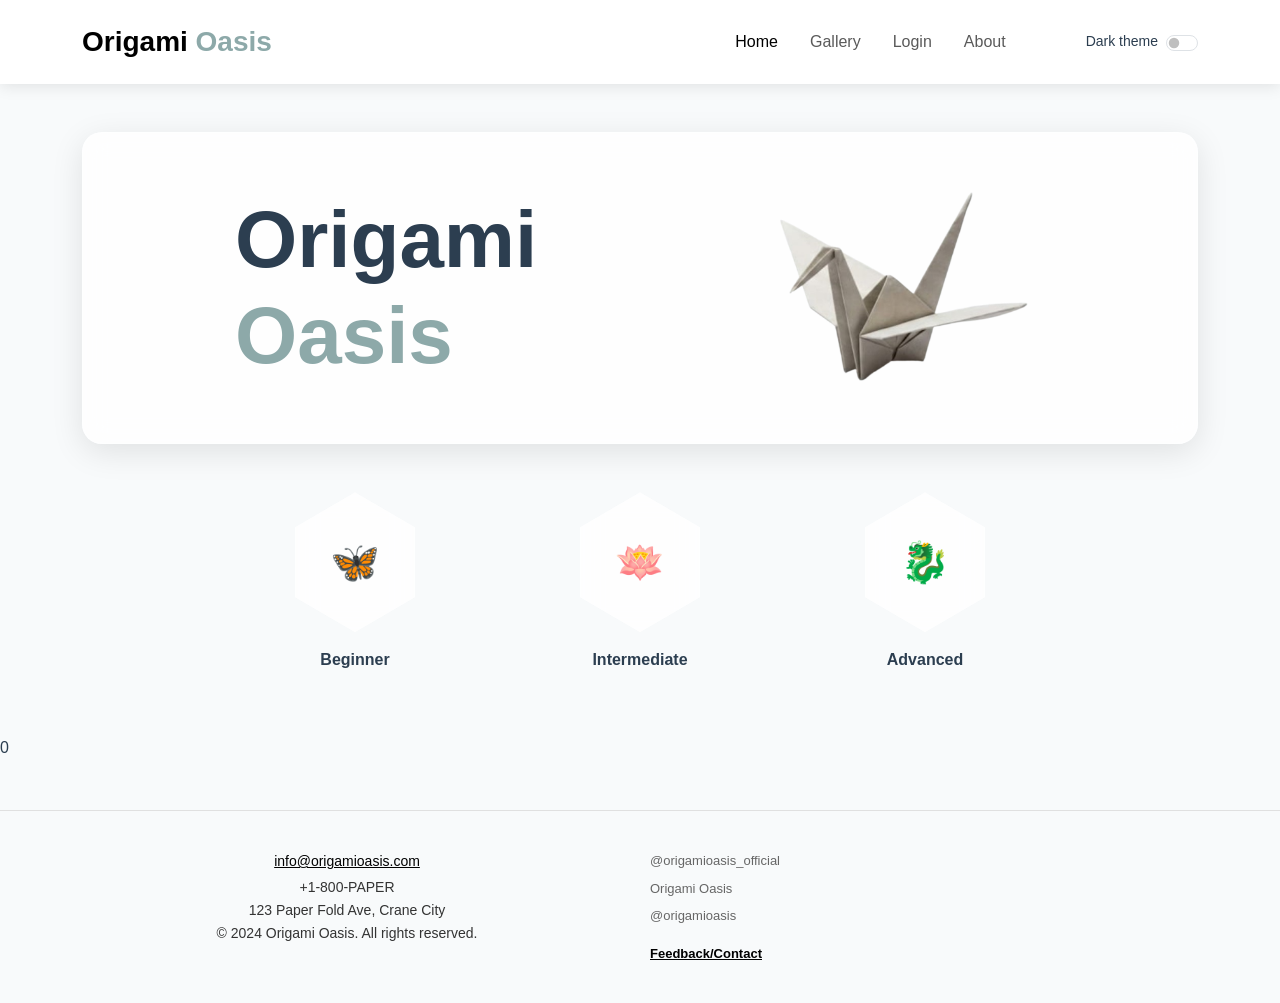
==== index.html @ 56610bbe "Add initial HTML structure for Origami Oasis homepage" ====
<!DOCTYPE html>
<html lang="en">
<head>
    <meta charset="UTF-8">
    <meta name="viewport" content="width=device-width, initial-scale=1.0">
    <title>Origami Oasis | Home</title>
    <link href="https://cdn.jsdelivr.net/npm/bootstrap@5.3.2/dist/css/bootstrap.min.css" rel="stylesheet">
    <link rel="stylesheet" href="https://cdnjs.cloudflare.com/ajax/libs/font-awesome/6.0.0/css/all.min.css">
    <link rel="stylesheet" href="style.css">
</head>
<body class="transition">

    <nav class="navbar navbar-expand-lg navbar-custom py-3">
        <div class="container">
            <a class="navbar-brand fw-bold fs-3" href="origami.html">
                Origami <span style="color: var(--accent-teal);">Oasis</span>
            </a>
            
            <button class="navbar-toggler" type="button" data-bs-toggle="collapse" data-bs-target="#navbarNav">
                <span class="navbar-toggler-icon"></span>
            </button>

            <div class="collapse navbar-collapse" id="navbarNav">
                <ul class="navbar-nav ms-auto align-items-center">
                    <li class="nav-item"><a class="nav-link px-3 active" href="origami.html">Home</a></li>
                    <li class="nav-item"><a class="nav-link px-3" href="galllery.html">Gallery</a></li>
                    <li class="nav-item"><a class="nav-link px-3" href="login.html">Login</a></li>
                    <li class="nav-item"><a class="nav-link px-3" href="about.html">About</a></li>
                    
                    <li class="nav-item ms-lg-4">
                        <div class="form-check form-switch d-flex align-items-center">
                            <label class="form-check-label me-5 small" for="darkModeSwitch">Dark theme</label>
                            <input class="form-check-input custom-toggler" type="checkbox" id="darkModeSwitch">
                        </div>
                    </li>
                </ul>
            </div>
        </div>
    </nav>

    <header class="container my-5">
        <div class="home-hero-card glass-effect d-flex align-items-center justify-content-around flex-wrap p-5">
            <div class="hero-text">
                <h1 class="display-1 fw-bold m-0">Origami</h1>
                <h1 class="display-1 fw-bold m-0" style="color: var(--accent-teal);">Oasis</h1>
            </div>
            <div class="hero-image mt-4 mt-lg-0">
                <img src="download.png" alt="Origami Crane" class="img-fluid" style="max-width: 300px;">
            </div>
        </div>
    </header>

    <section class="container mb-5">
        <div class="row justify-content-center g-4 text-center">
            
            <div class="col-6 col-md-3">
                <a href="beginner.html" class="home-hexagon-link text-decoration-none text-reset">
                    <div class="home-hexagon glass-effect mx-auto d-flex align-items-center justify-content-center mb-3">
                        <span class="fs-1">🦋</span>
                    </div>
                    <p class="fw-bold">Beginner</p>
                </a>
            </div>

            <div class="col-6 col-md-3">
                <a href="inter.html" class="home-hexagon-link text-decoration-none text-reset">
                    <div class="home-hexagon glass-effect mx-auto d-flex align-items-center justify-content-center mb-3">
                        <span class="fs-1">🪷</span>
                    </div>
                    <p class="fw-bold">Intermediate</p>
                </a>
            </div>

            <div class="col-6 col-md-3">
                <a href="adv.html" class="home-hexagon-link text-decoration-none text-reset">
                    <div class="home-hexagon glass-effect mx-auto d-flex align-items-center justify-content-center mb-3">
                        <span class="fs-1">🐉</span>
                    </div>
                    <p class="fw-bold">Advanced</p>
                </a>
            </div>

        </div>
    </section>
   0 <footer class="tayyab-main-footer">
  <div class="tayyab-footer-wrapper">
    
    <div class="tayyab-footer-section tayyab-contact-info">
      <a href="tayyab-mailto:info@origamioasis.com">info@origamioasis.com</a>
      <p>+1-800-PAPER</p>
      <p>123 Paper Fold Ave, Crane City</p>
      <p>&copy; 2024 Origami Oasis. All rights reserved.</p>
    </div>

    <div class="tayyab-footer-section tayyab-social-links">
      <div class="social-item">
        <span>@origamioasis_official</span>
      </div>
      <div class="tayyab-social-item">
        <span>Origami Oasis</span>
      </div>
      <div class="tayyab-social-item">
        <span>@origamioasis</span>
      </div>
      <a href="#" class="tayyab-feedback-link">Feedback/Contact</a>
    </div>

  </div>
</footer>
    <script src="https://cdn.jsdelivr.net/npm/bootstrap@5.3.2/dist/js/bootstrap.bundle.min.js"></script>

    <script>
        const toggleSwitch = document.querySelector('#darkModeSwitch');
        const body = document.body;


        if (localStorage.getItem('theme') === 'dark') {
            body.classList.add('dark-theme');
            toggleSwitch.checked = true;
        }

        toggleSwitch.addEventListener('change', () => {
            if (toggleSwitch.checked) {
                body.classList.add('dark-theme');
                localStorage.setItem('theme', 'dark');
            } else {
                body.classList.remove('dark-theme');
                localStorage.setItem('theme', 'light');
            }
        });
    </script>
</body>
</html>
---- style.css ----
:root {
    --bg-light: #f8fafb;
    --text-dark: #2c3e50;
    --accent-teal: #8da9a9;
    --nav-bg: #ffffff;
    --footer-bg: #ffffff;
    --glass-bg: rgba(255, 255, 255, 0.8);
    --glass-border: rgba(255, 255, 255, 0.3);
    --transition: all 0.4s ease-in-out;
}


body.dark-theme {
    --bg-light: #0f172a; 
    --text-dark: #f8fafc;
    --nav-bg: #1e293b;
    --footer-bg: #020617;
    --glass-bg: rgba(30, 41, 59, 0.7);
    --glass-border: rgba(255, 255, 255, 0.1);
}

body {
    background-color: var(--bg-light);
    color: var(--text-dark);
    transition: var(--transition);
    font-family: 'Segoe UI', Roboto, sans-serif;
}


.navbar-custom {
    background-color: var(--nav-bg) !important;
    box-shadow: 0 2px 15px rgba(0,0,0,0.1);
}

.footer-custom {
    background-color: var(--footer-bg);
    color: var(--text-dark);
    border-top: 1px solid var(--glass-border);
}

.glass-effect {
    background: var(--glass-bg) !important;
    backdrop-filter: blur(12px);
    -webkit-backdrop-filter: blur(12px);
    border: 1px solid var(--glass-border);
    border-radius: 15px;
    box-shadow: 0 8px 32px 0 rgba(0, 0, 0, 0.1);
}


.home-hero-card { border-radius: 20px; padding: 40px; }
.home-hexagon {
    width: 120px; height: 140px;
    clip-path: polygon(50% 0%, 100% 25%, 100% 75%, 50% 100%, 0% 75%, 0% 25%);
    transition: var(--transition);
}
.home-hexagon-link:hover .home-hexagon {
    background-color: var(--accent-teal);
    transform: translateY(-8px);
}


.about-section-title { font-weight: 700; text-decoration: underline; }
.about-hexagon-card {
    height: 300px;
    padding: 60px 20px;
    clip-path: polygon(25% 0%, 75% 0%, 100% 50%, 75% 100%, 25% 100%, 0% 50%);
    transition: var(--transition);
}
.about-team-container:hover { transform: translateY(-15px); }


.adv-hero-text h1 { font-size: 3rem; }
.adv-project-card {
    padding: 20px;
    border-radius: 15px;
    transition: var(--transition);
}
.adv-project-card:hover { transform: translateY(-5px); }


body.dark-theme .text-muted, 
body.dark-theme .text-secondary {
    color: #94a3b8 !important;
}

body.dark-theme a { color: #38bdf8; } 
.tayyab-main-footer {
  width: 100%;
  /* background-color: #ffffff; */
  border-top: 1px solid #e0e0e0;
  margin-top: 50px; 
  padding: 40px 0;
  display: flex;
  justify-content: center;
}

.tayyab-footer-wrapper {
  width: 90%;
  max-width: 1200px;
  display: flex;
  justify-content: space-between;
  align-items: flex-start;
  gap: 20px;
}

.tayyab-footer-section {
  flex: 1;
}

.tayyab-contact-info {
  text-align: center;
  font-family: sans-serif;
  font-size: 14px;
  color: #333;
}

.tayyab-contact-info a {
  text-decoration: underline;
  color: #000;
  display: block;
  margin-bottom: 5px;
}

.tayyab-contact-info p {
  margin: 2px 0;
}

.tayyab-social-links {
  display: flex;
  flex-direction: column;
  align-items: flex-start;
  gap: 8px;
  font-family: sans-serif;
  font-size: 13px;
  color: #666;
}

.tayyab-social-item {
  display: flex;
  align-items: center;
  gap: 10px;
}

.tayyab-feedback-link {
  margin-top: 10px;
  color: #000;
  text-decoration: underline;
  font-weight: bold;
}
/* Gallery & Intermediate Dark Mode Fix */
body.dark-theme .hero-card, 
body.dark-theme .project-card, 
body.dark-theme .item {
    background: var(--nav-bg) !important;
    color: var(--text-dark) !important;
    border: 1px solid var(--glass-border) !important;
    box-shadow: none !important;
}

body.dark-theme .item p, 
body.dark-theme .project-card p {
    color: var(--text-dark) !important;
    opacity: 0.8;
}

body.dark-theme .hero-text h1,
body.dark-theme h1 {
    color: var(--text-dark) !important;
}
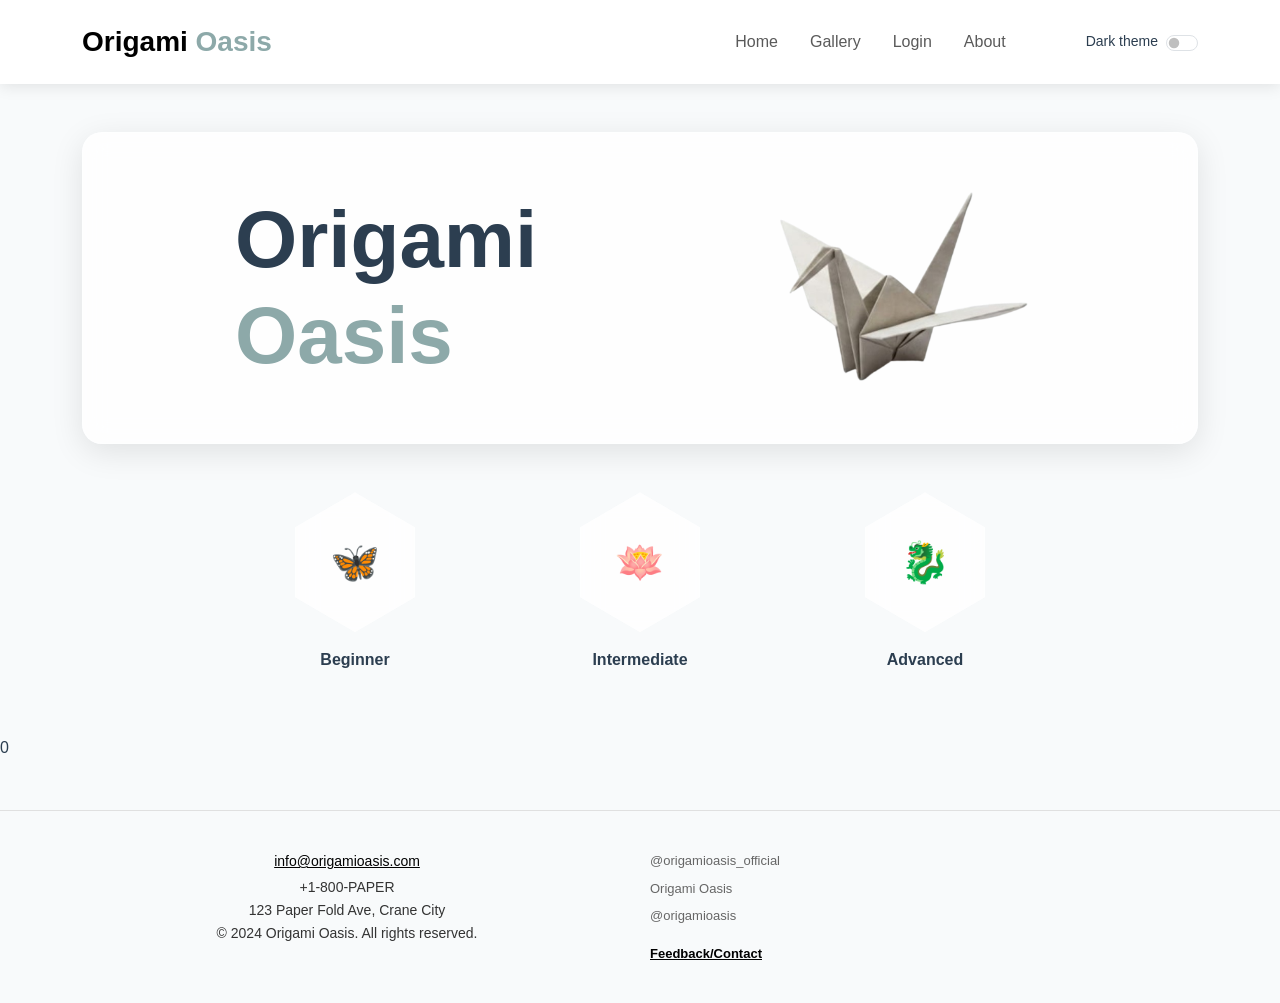
==== commit 63f6c6c1: "Remove active class from Home link in navbar" ====
--- a/index.html
+++ b/index.html
@@ -22,7 +22,7 @@
 
             <div class="collapse navbar-collapse" id="navbarNav">
                 <ul class="navbar-nav ms-auto align-items-center">
-                    <li class="nav-item"><a class="nav-link px-3 active" href="origami.html">Home</a></li>
+                    <li class="nav-item"><a class="nav-link px-3" href="origami.html">Home</a></li>
                     <li class="nav-item"><a class="nav-link px-3" href="galllery.html">Gallery</a></li>
                     <li class="nav-item"><a class="nav-link px-3" href="login.html">Login</a></li>
                     <li class="nav-item"><a class="nav-link px-3" href="about.html">About</a></li>
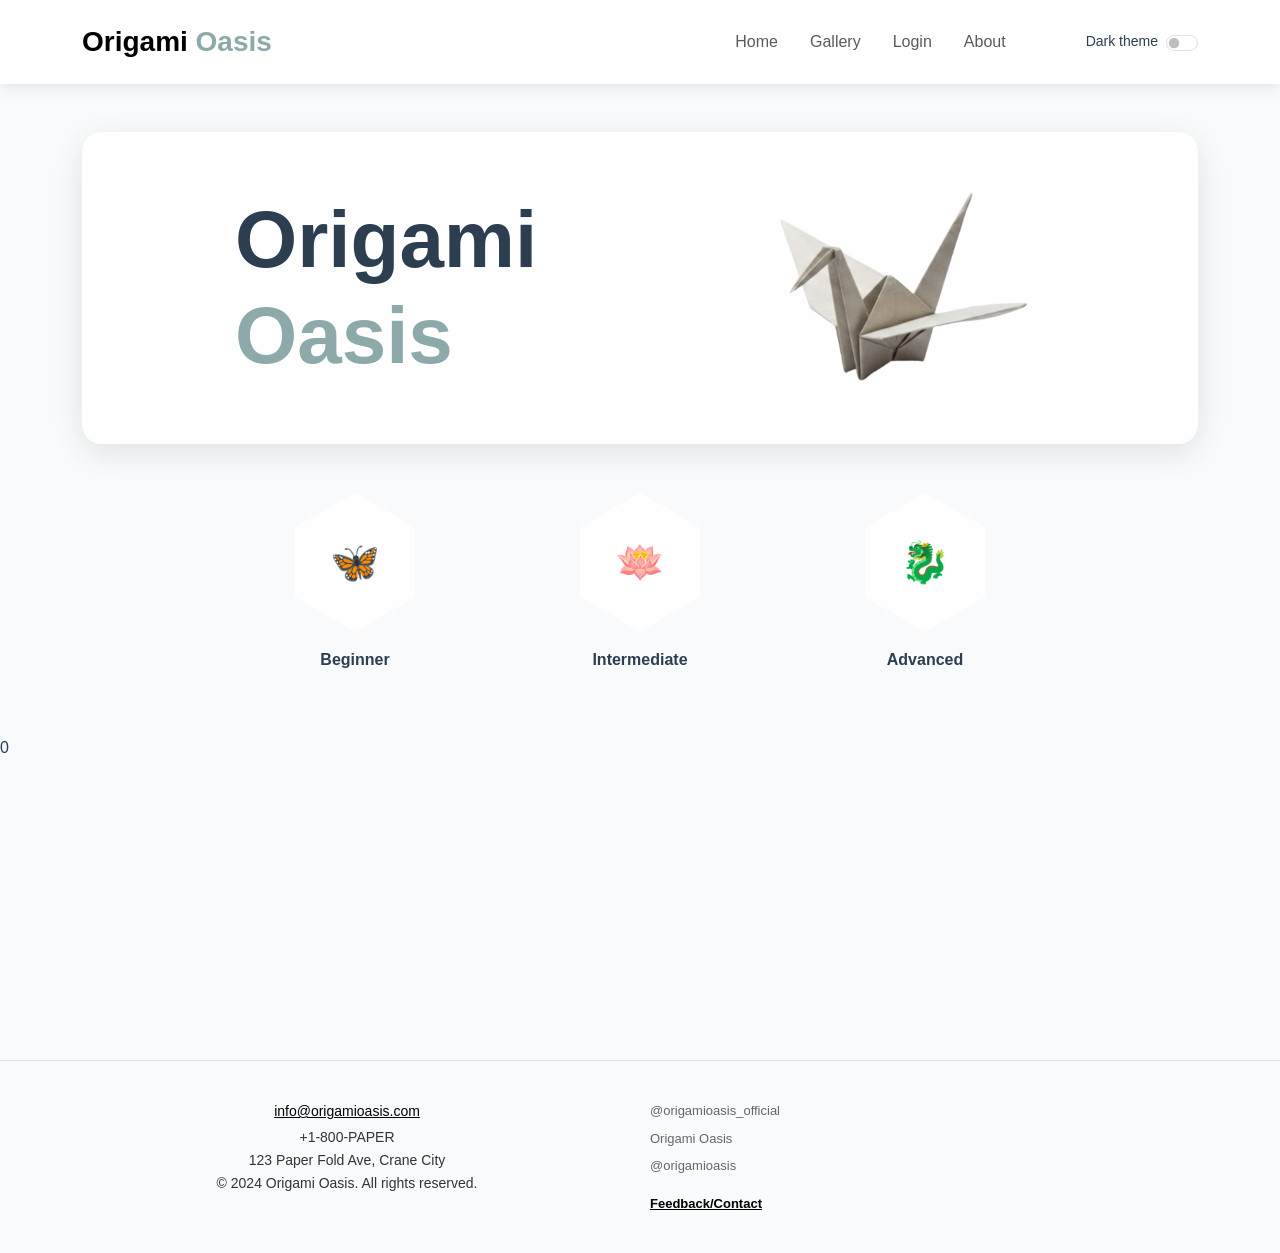
==== commit fc9dd6b7: "Fix link case sensitivity for Login page" ====
--- a/index.html
+++ b/index.html
@@ -24,7 +24,7 @@
                 <ul class="navbar-nav ms-auto align-items-center">
                     <li class="nav-item"><a class="nav-link px-3" href="origami.html">Home</a></li>
                     <li class="nav-item"><a class="nav-link px-3" href="galllery.html">Gallery</a></li>
-                    <li class="nav-item"><a class="nav-link px-3" href="login.html">Login</a></li>
+                    <li class="nav-item"><a class="nav-link px-3" href="Login.html">Login</a></li>
                     <li class="nav-item"><a class="nav-link px-3" href="about.html">About</a></li>
                     
                     <li class="nav-item ms-lg-4">
--- a/style.css
+++ b/style.css
@@ -90,7 +90,7 @@
   width: 100%;
   /* background-color: #ffffff; */
   border-top: 1px solid #e0e0e0;
-  margin-top: 50px; 
+  margin-top: 300px; 
   padding: 40px 0;
   display: flex;
   justify-content: center;
